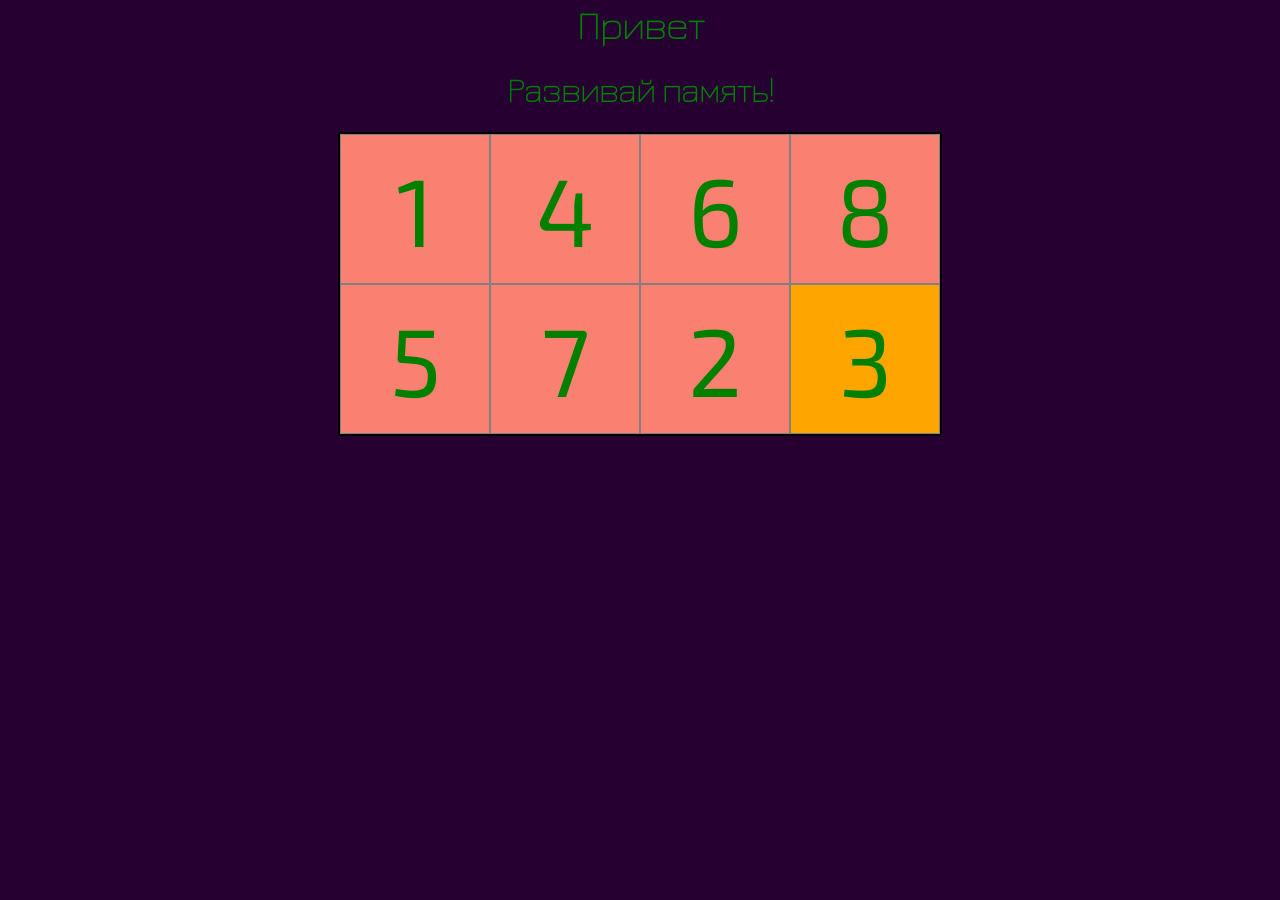
==== index.html @ d63701c9 "rename index" ====
<!DOCTYPE html>
<html lang="en">

<head>
  <meta charset="utf-8">
  <title>Sprint 14. JS24/2 - itgid.info</title>
  <meta name="author" content="itgid.info">
  <meta name="viewport" content="width=device-width, initial-scale=1">
  <link rel="preconnect" href="https://fonts.googleapis.com">
  <link rel="preconnect" href="https://fonts.gstatic.com" crossorigin>
  <link
    href="https://fonts.googleapis.com/css2?family=Exo+2:ital,wght@0,100..900;1,100..900&family=Jura:wght@300..700&display=swap"
    rel="stylesheet">
  <link rel="stylesheet" href="css/normalize.css">
  <link rel="stylesheet" href="css/skeleton.css">
  <link rel="stylesheet" href="css/style.css">
  <!-- <link rel="stylesheet" href="css/night.css"> -->
  <link rel="icon" type="image/svg+xml" href="https://itgid.info/favicon.ico">
</head>

<body>

  <div class="container">
    <div class="row">
      <div class="one-column">
        <h1 >Привет</h1>
        <h2>Развивай память!</h2>
        <div class="gamefield"></div>
        <!-- <div class="message__1">Ошибка! <p>Права на ошибку больше нет</p></div> -->
        
      </div>
    </div>
  </div>

  <script src="./sprint_14.js"></script>
</body>

</html>
---- css/skeleton.css ----
/*
* Skeleton V2.0.4
* Copyright 2014, Dave Gamache
* www.getskeleton.com
* Free to use under the MIT license.
* http://www.opensource.org/licenses/mit-license.php
* 12/29/2014
*/


/* Table of contents
––––––––––––––––––––––––––––––––––––––––––––––––––
- Grid
- Base Styles
- Typography
- Links
- Buttons
- Forms
- Lists
- Code
- Tables
- Spacing
- Utilities
- Clearing
- Media Queries
*/


/* Grid
–––––––––––––––––––––––––––––––––––––––––––––––––– */
.container {
  position: relative;
  width: 100%;
  max-width: 960px;
  margin: 0 auto;
  padding: 0 20px;
  box-sizing: border-box; }
.column,
.columns {
  width: 100%;
  float: left;
  box-sizing: border-box; }

/* For devices larger than 400px */
@media (min-width: 400px) {
  .container {
    width: 85%;
    padding: 0; }
}

/* For devices larger than 550px */
@media (min-width: 550px) {
  .container {
    width: 80%; }
  .column,
  .columns {
    margin-left: 4%; }
  .column:first-child,
  .columns:first-child {
    margin-left: 0; }

  .one.column,
  .one.columns                    { width: 4.66666666667%; }
  .two.columns                    { width: 13.3333333333%; }
  .three.columns                  { width: 22%;            }
  .four.columns                   { width: 30.6666666667%; }
  .five.columns                   { width: 39.3333333333%; }
  .six.columns                    { width: 48%;            }
  .seven.columns                  { width: 56.6666666667%; }
  .eight.columns                  { width: 65.3333333333%; }
  .nine.columns                   { width: 74.0%;          }
  .ten.columns                    { width: 82.6666666667%; }
  .eleven.columns                 { width: 91.3333333333%; }
  .twelve.columns                 { width: 100%; margin-left: 0; }

  .one-third.column               { width: 30.6666666667%; }
  .two-thirds.column              { width: 65.3333333333%; }

  .one-half.column                { width: 48%; }

  /* Offsets */
  .offset-by-one.column,
  .offset-by-one.columns          { margin-left: 8.66666666667%; }
  .offset-by-two.column,
  .offset-by-two.columns          { margin-left: 17.3333333333%; }
  .offset-by-three.column,
  .offset-by-three.columns        { margin-left: 26%;            }
  .offset-by-four.column,
  .offset-by-four.columns         { margin-left: 34.6666666667%; }
  .offset-by-five.column,
  .offset-by-five.columns         { margin-left: 43.3333333333%; }
  .offset-by-six.column,
  .offset-by-six.columns          { margin-left: 52%;            }
  .offset-by-seven.column,
  .offset-by-seven.columns        { margin-left: 60.6666666667%; }
  .offset-by-eight.column,
  .offset-by-eight.columns        { margin-left: 69.3333333333%; }
  .offset-by-nine.column,
  .offset-by-nine.columns         { margin-left: 78.0%;          }
  .offset-by-ten.column,
  .offset-by-ten.columns          { margin-left: 86.6666666667%; }
  .offset-by-eleven.column,
  .offset-by-eleven.columns       { margin-left: 95.3333333333%; }

  .offset-by-one-third.column,
  .offset-by-one-third.columns    { margin-left: 34.6666666667%; }
  .offset-by-two-thirds.column,
  .offset-by-two-thirds.columns   { margin-left: 69.3333333333%; }

  .offset-by-one-half.column,
  .offset-by-one-half.columns     { margin-left: 52%; }

}


/* Base Styles
–––––––––––––––––––––––––––––––––––––––––––––––––– */
/* NOTE
html is set to 62.5% so that all the REM measurements throughout Skeleton
are based on 10px sizing. So basically 1.5rem = 15px :) */
html {
  font-size: 62.5%; }
body {
  font-size: 1.8em; /* currently ems cause chrome bug misinterpreting rems on body element */
  line-height: 1.6;
  font-weight: 400;
  font-family: "Raleway", "HelveticaNeue", "Helvetica Neue", Helvetica, Arial, sans-serif;
  color: #222; }


/* Typography
–––––––––––––––––––––––––––––––––––––––––––––––––– */
h1, h2, h3, h4, h5, h6 {
  margin-top: 0;
  margin-bottom: 2rem;
  font-weight: 300; }
h1 { font-size: 4.0rem; line-height: 1.2;  letter-spacing: -.1rem;}
h2 { font-size: 3.6rem; line-height: 1.25; letter-spacing: -.1rem; }
h3 { font-size: 3.0rem; line-height: 1.3;  letter-spacing: -.1rem; }
h4 { font-size: 2.4rem; line-height: 1.35; letter-spacing: -.08rem; }
h5 { font-size: 1.8rem; line-height: 1.5;  letter-spacing: -.05rem; }
h6 { font-size: 1.5rem; line-height: 1.6;  letter-spacing: 0; }

/* Larger than phablet */
@media (min-width: 550px) {
  h1 { font-size: 5.0rem; }
  h2 { font-size: 4.2rem; }
  h3 { font-size: 3.6rem; }
  h4 { font-size: 3.0rem; }
  h5 { font-size: 2.4rem; }
  h6 { font-size: 1.5rem; }
}

p {
  margin-top: 0; }


/* Links
–––––––––––––––––––––––––––––––––––––––––––––––––– */
a {
  color: #1EAEDB; }
a:hover {
  color: #0FA0CE; }


/* Buttons
–––––––––––––––––––––––––––––––––––––––––––––––––– */
.button,
button,
input[type="submit"],
input[type="reset"],
input[type="button"] {
  display: inline-block;
  height: 38px;
  padding: 0 30px;
  color: #555;
  text-align: center;
  font-size: 11px;
  font-weight: 600;
  line-height: 38px;
  letter-spacing: .1rem;
  text-transform: uppercase;
  text-decoration: none;
  white-space: nowrap;
  background-color: transparent;
  border-radius: 4px;
  border: 1px solid #bbb;
  cursor: pointer;
  box-sizing: border-box; }
.button:hover,
button:hover,
input[type="submit"]:hover,
input[type="reset"]:hover,
input[type="button"]:hover,
.button:focus,
button:focus,
input[type="submit"]:focus,
input[type="reset"]:focus,
input[type="button"]:focus {
  color: #333;
  border-color: #888;
  outline: 0; }
.button.button-primary,
button.button-primary,
input[type="submit"].button-primary,
input[type="reset"].button-primary,
input[type="button"].button-primary {
  color: #FFF;
  background-color: #33C3F0;
  border-color: #33C3F0; }
.button.button-primary:hover,
button.button-primary:hover,
input[type="submit"].button-primary:hover,
input[type="reset"].button-primary:hover,
input[type="button"].button-primary:hover,
.button.button-primary:focus,
button.button-primary:focus,
input[type="submit"].button-primary:focus,
input[type="reset"].button-primary:focus,
input[type="button"].button-primary:focus {
  color: #FFF;
  background-color: #1EAEDB;
  border-color: #1EAEDB; }


/* Forms
–––––––––––––––––––––––––––––––––––––––––––––––––– */
input[type="email"],
input[type="number"],
input[type="search"],
input[type="text"],
input[type="tel"],
input[type="url"],
input[type="password"],
textarea,
select {
  height: 38px;
  padding: 6px 10px; /* The 6px vertically centers text on FF, ignored by Webkit */
  background-color: #fff;
  border: 1px solid #D1D1D1;
  border-radius: 4px;
  box-shadow: none;
  box-sizing: border-box; }
/* Removes awkward default styles on some inputs for iOS */
input[type="email"],
input[type="number"],
input[type="search"],
input[type="text"],
input[type="tel"],
input[type="url"],
input[type="password"],
textarea {
  -webkit-appearance: none;
     -moz-appearance: none;
          appearance: none; }
textarea {
  min-height: 65px;
  padding-top: 6px;
  padding-bottom: 6px; }
input[type="email"]:focus,
input[type="number"]:focus,
input[type="search"]:focus,
input[type="text"]:focus,
input[type="tel"]:focus,
input[type="url"]:focus,
input[type="password"]:focus,
textarea:focus,
select:focus {
  border: 1px solid #33C3F0;
  outline: 0; }
label,
legend {
  display: block;
  margin-bottom: .5rem;
  font-weight: 600; }
fieldset {
  padding: 0;
  border-width: 0; }
input[type="checkbox"],
input[type="radio"] {
  display: inline; }
label > .label-body {
  display: inline-block;
  margin-left: .5rem;
  font-weight: normal; }


/* Lists
–––––––––––––––––––––––––––––––––––––––––––––––––– */
ul {
  list-style: circle inside; }
ol {
  list-style: decimal inside; }
ol, ul {
  padding-left: 0;
  margin-top: 0; }
ul ul,
ul ol,
ol ol,
ol ul {
  margin: 1.5rem 0 1.5rem 3rem;
  font-size: 90%; }
li {
  margin-bottom: 1rem; }


/* Code
–––––––––––––––––––––––––––––––––––––––––––––––––– */
code {
  padding: .2rem .5rem;
  margin: 0 .2rem;
  font-size: 90%;
  white-space: nowrap;
  background: #F1F1F1;
  border: 1px solid #E1E1E1;
  border-radius: 4px; }
pre > code {
  display: block;
  padding: 1rem 1.5rem;
  white-space: pre; }


/* Tables
–––––––––––––––––––––––––––––––––––––––––––––––––– */
th,
td {
  padding: 12px 15px;
  text-align: left;
  border-bottom: 1px solid #E1E1E1; }
th:first-child,
td:first-child {
  padding-left: 0; }
th:last-child,
td:last-child {
  padding-right: 0; }


/* Spacing
–––––––––––––––––––––––––––––––––––––––––––––––––– */
button,
.button {
  margin-bottom: 1rem; }
input,
textarea,
select,
fieldset {
  margin-bottom: 1.5rem; }
pre,
blockquote,
dl,
figure,
table,
p,
ul,
ol,
form {
  margin-bottom: 2.5rem; }


/* Utilities
–––––––––––––––––––––––––––––––––––––––––––––––––– */
.u-full-width {
  width: 100%;
  box-sizing: border-box; }
.u-max-full-width {
  max-width: 100%;
  box-sizing: border-box; }
.u-pull-right {
  float: right; }
.u-pull-left {
  float: left; }


/* Misc
–––––––––––––––––––––––––––––––––––––––––––––––––– */
hr {
  margin-top: 3rem;
  margin-bottom: 3.5rem;
  border-width: 0;
  border-top: 1px solid #E1E1E1; }


/* Clearing
–––––––––––––––––––––––––––––––––––––––––––––––––– */

/* Self Clearing Goodness */
.container:after,
.row:after,
.u-cf {
  content: "";
  display: table;
  clear: both; }


/* Media Queries
–––––––––––––––––––––––––––––––––––––––––––––––––– */
/*
Note: The best way to structure the use of media queries is to create the queries
near the relevant code. For example, if you wanted to change the styles for buttons
on small devices, paste the mobile query code up in the buttons section and style it
there.
*/


/* Larger than mobile */
@media (min-width: 400px) {}

/* Larger than phablet (also point when grid becomes active) */
@media (min-width: 550px) {}

/* Larger than tablet */
@media (min-width: 750px) {}

/* Larger than desktop */
@media (min-width: 1000px) {}

/* Larger than Desktop HD */
@media (min-width: 1200px) {}
---- css/style.css ----
* { outline: none}

body {
    font-size: 18px;
    font-family: "Exo 2", sans-serif;
    font-optical-sizing: auto;
    background-color: rgb(38, 0, 48);
}

h1, h2, h3, h4, h5, h6 {
    font-family: "Jura", sans-serif;
    font-optical-sizing: auto;
    text-align: center;
    color: green;
}

h1 {
    font-size: 4rem;
}

h2 {
    font-size: 3.5rem;
}

h3 {
    font-size: 2.2rem;
}

h4 {
    font-size: 1.2rem;
    font-weight: bold;
}

h1.site-title {
    font-size:  1.5rem;
}
h2.site-title {
    font-size:  1.3rem;
}

section h3 {
    font-size: 2rem;
    text-transform: uppercase;
}

section {
    margin: 30px 0;
    padding: 20px 0;
    border-bottom: 1px solid #3f8efc;
}

.out {
    background: #dcdcdc;
    padding: 10px;
    margin-bottom: 20px;
    font-family: monospace;
}

.text-orange {
    color: orange;
}

.bg-orange {
    background: orange;
}

pre {
    background: #bfd8ff;
    padding: 10px;
}



pre, blockquote, dl, figure, table, p, ul, ol, form {
    margin-bottom: 1.5rem;
}

.cd {
    font-family: monospace;
    background: aliceblue;
    padding-left: 15px;
    border-left: 2px solid #33C3F0;
}

div.section {
	border-top : 1px solid #c0c0c0;
	border-bottom : 1px solid #c0c0c0;
	margin: 20px 0;
	padding: 20px 0;
}

textarea {
    width: 80%;
    max-width: 650px;
}

.hide {
    display: none;
}

.div-6 * {
    display: block;
    margin: 15px;
}

.bordered {
    border: 4px solid #c0c0c0;
}

.gamefield {
  width: 600px;
  height: 300px;
  display: flex;
  flex-wrap: wrap;
  border: 2px solid black;
  margin: 0 auto;
}

.fieldItem {
  background-color: salmon;
  width: 150px;
  height: 150px;
  box-sizing: border-box;
  border: 1px solid gray;
  display: flex;
  justify-content: center;
  align-items: center;
  font-size: 96px;
  color: green;
}

.active {
  background-color: orange;
}

/* .message__1 {
  background-color: salmon;
  position: absolute;
  left: 50%;
  right: 50%;
  transform: translate(-50%, -50%);
  text-align: center;
  width: 200px;
} */

.container {
  margin: 0 auto;
}
---- css/night.css ----
html, body {
    background: #3a3a3a;;
    color: #eaeaea;;
}

.out, .in {
    background: #7e7e7e;
    border: 1px solid #5f5f5f;
    color: #fff;
}

input[type="email"], input[type="number"], input[type="search"], input[type="text"], input[type="tel"], input[type="url"], input[type="password"], textarea, select {
    background: #7e7e7e;
    border: 1px solid #5f5f5f;
    color: #fff;
    caret-color : #fff;
}


input[type="email"]:hover, input[type="number"]:hover, input[type="search"]:hover, input[type="text"]:hover, input[type="tel"]:hover, input[type="url"]:hover, input[type="password"]:hover, textarea:hover, select:hover {
    background: #727272;
    border: 1px solid orange;
    caret-color : #fff;
}

.button.button-primary:hover, button.button-primary:hover, input[type="submit"].button-primary:hover, input[type="reset"].button-primary:hover, input[type="button"].button-primary:hover, .button.button-primary:focus, button.button-primary:focus, input[type="submit"].button-primary:focus, input[type="reset"].button-primary:focus, input[type="button"].button-primary:focus {
    color: #c4c4c4;
    background-color: #177d9c;
    border-color: #07323f;
}

.button.button-primary:active, button.button-primary:active, input[type="submit"].button-primary:active, input[type="reset"].button-primary:active, input[type="button"].button-primary:active {
    color: #ffffff;
    background-color: #0c93bd;
    border-color: #06465a;
}

.button.button-primary,
button.button-primary,
input[type="submit"].button-primary,
input[type="reset"].button-primary,
input[type="button"].button-primary {
    color: #b6b6b6;
    background-color: #206074;
    border-color: #07323f; ;}
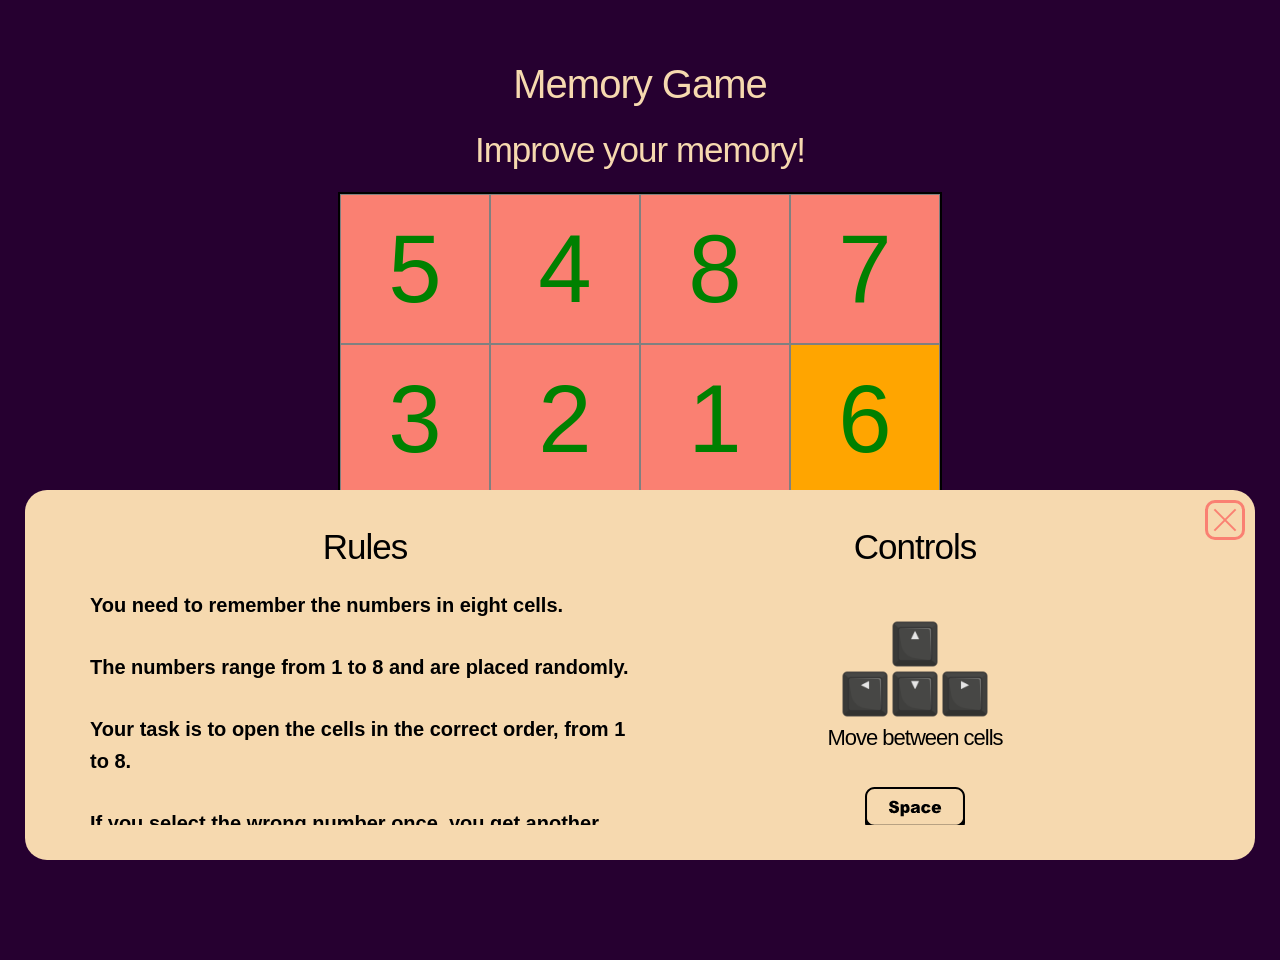
==== commit 33683848: "Add tutorial block" ====
--- a/index.html
+++ b/index.html
@@ -3,8 +3,8 @@
 
 <head>
   <meta charset="utf-8">
-  <title>Sprint 14. JS24/2 - itgid.info</title>
-  <meta name="author" content="itgid.info">
+  <title>MemoryGame</title>
+  <meta name="ArtE" content="game">
   <meta name="viewport" content="width=device-width, initial-scale=1">
   <link rel="preconnect" href="https://fonts.googleapis.com">
   <link rel="preconnect" href="https://fonts.gstatic.com" crossorigin>
@@ -14,25 +14,50 @@
   <link rel="stylesheet" href="css/normalize.css">
   <link rel="stylesheet" href="css/skeleton.css">
   <link rel="stylesheet" href="css/style.css">
-  <!-- <link rel="stylesheet" href="css/night.css"> -->
-  <link rel="icon" type="image/svg+xml" href="https://itgid.info/favicon.ico">
 </head>
 
 <body>
 
-  <div class="container">
-    <div class="row">
-      <div class="one-column">
-        <h1 >Привет</h1>
-        <h2>Развивай память!</h2>
-        <div class="gamefield"></div>
-        <!-- <div class="message__1">Ошибка! <p>Права на ошибку больше нет</p></div> -->
-        
+  <div class="wrapper">
+    <div class="container">
+      <div class="row">
+        <div class="one-column">
+          <h1>Memory Game</h1>
+          <h2 class="subtitle">Improve your memory!</h2>
+          <div class="gamefield"></div>
+        </div>
       </div>
+
     </div>
+    <div class="rules-controls">
+      <div class="rules-block">
+        <h2 class="rules-title">Rules</h2>
+        <ul class="rules-list">
+          <li class="rules-item">You need to remember the numbers in eight cells.</li>
+          <li class="rules-item">The numbers range from 1 to 8 and are placed randomly.</li>
+          <li class="rules-item">Your task is to open the cells in the correct order, from 1 to 8.</li>
+          <li class="rules-item">If you select the wrong number once, you get another chance.</li>
+          <li class="rules-item">If you make a second mistake, the game resets, and you have to start over.</li>
+        </ul>
+      </div>
+      <div class="controls-block">
+        <h2 class="controls-title">Controls</h2>
+        <div class="arrows">
+          <img src="images/arrow-keys.jpg" alt="">
+          <h3>Move between cells</h3>
+        </div>
+        <div class="arrows">
+          <img src="images/space-button-icon.svg" alt="">
+          <h3 class="spacebar-title">Open a cell</h3>
+        </div>
+      </div>
+
+      <button type="button" class="close-tutorial-btn"></button>
+    </div>
+    <button class="open-tutorial-btn">Show Rules</button>
   </div>
 
-  <script src="./sprint_14.js"></script>
+  <script src="./script.js"></script>
 </body>
 
 </html>
--- a/css/style.css
+++ b/css/style.css
@@ -1,21 +1,31 @@
-* { outline: none}
+* {
+    outline: none
+}
 
 body {
     font-size: 18px;
-    font-family: "Exo 2", sans-serif;
+    font-family: 'Lucida Sans Unicode', 'Lucida Grande', 'Lucida Sans', Arial, sans-serif;
     font-optical-sizing: auto;
     background-color: rgb(38, 0, 48);
-}
-
-h1, h2, h3, h4, h5, h6 {
-    font-family: "Jura", sans-serif;
+    box-sizing: border-box;
+    overflow-y: hidden;
+
+}
+
+h1,
+h2,
+h3,
+h4,
+h5,
+h6 {
     font-optical-sizing: auto;
     text-align: center;
-    color: green;
+    color: black;
 }
 
 h1 {
     font-size: 4rem;
+    color: #f6d9af;
 }
 
 h2 {
@@ -31,118 +41,195 @@
     font-weight: bold;
 }
 
-h1.site-title {
-    font-size:  1.5rem;
-}
-h2.site-title {
-    font-size:  1.3rem;
-}
-
-section h3 {
-    font-size: 2rem;
-    text-transform: uppercase;
-}
-
-section {
-    margin: 30px 0;
-    padding: 20px 0;
-    border-bottom: 1px solid #3f8efc;
-}
-
-.out {
-    background: #dcdcdc;
-    padding: 10px;
-    margin-bottom: 20px;
-    font-family: monospace;
-}
-
-.text-orange {
-    color: orange;
-}
-
-.bg-orange {
-    background: orange;
-}
-
-pre {
-    background: #bfd8ff;
-    padding: 10px;
-}
-
-
-
-pre, blockquote, dl, figure, table, p, ul, ol, form {
-    margin-bottom: 1.5rem;
-}
-
-.cd {
-    font-family: monospace;
-    background: aliceblue;
-    padding-left: 15px;
-    border-left: 2px solid #33C3F0;
-}
-
-div.section {
-	border-top : 1px solid #c0c0c0;
-	border-bottom : 1px solid #c0c0c0;
-	margin: 20px 0;
-	padding: 20px 0;
-}
-
-textarea {
-    width: 80%;
-    max-width: 650px;
-}
-
-.hide {
-    display: none;
-}
-
-.div-6 * {
+
+
+.gamefield {
+    width: 600px;
+    height: 300px;
+    display: flex;
+    flex-wrap: wrap;
+    border: 2px solid black;
+    margin: 0 auto;
+}
+
+.fieldItem {
+    background-color: salmon;
+    width: 150px;
+    height: 150px;
+    box-sizing: border-box;
+    border: 1px solid gray;
+    display: flex;
+    justify-content: center;
+    align-items: center;
+    font-size: 96px;
+    color: green;
+}
+
+.active {
+    background-color: orange;
+}
+
+.container {
+    margin: 0 auto;
+}
+
+.wrapper {
+    height: 100vh;
+    width: 100%;
+    padding-top: 60px;
+}
+
+.subtitle {
+    color: #f6d9af;
+}
+
+
+.rules-controls {
+    max-width: 1100px;
+    height: 300px;
+    width: 100%;
+    background-color: #f6d9af;
+    position: absolute;
+    transform: translate(-50%, -50%);
+    top: 75%;
+    left: 50%;
+    border-radius: 22px;
+    padding: 35px 65px;
+    display: flex;
+    align-items: center;
+    justify-content: space-between;
+    z-index: 55;
+    transition: 0.3s;
+}
+
+.rules-block {
+    max-width: 50%;
+    display: flex;
+    flex-direction: column;
+    justify-content: space-around;
+    align-items: center;
+    height: 100%;
+    overflow-y: auto;
+}
+
+.rules-list {
+    list-style: none;
+    font-size: 20px;
+    font-weight: 600;
+    color: black;
+    display: flex;
+    justify-content: center;
+    flex-direction: column;
+    gap: 20px;
+}
+
+.controls-block {
+    max-width: 50%;
+    width: 100%;
+    height: 100%;
+    display: flex;
+    flex-direction: column;
+    justify-content: space-around;
+    align-items: center;
+    height: 100%;
+    overflow-y: auto;
+}
+
+.arrows {
+    display: flex;
+    flex-direction: column;
+    align-items: center;
+    margin-bottom: 15px;
+}
+
+.arrows img {
+    max-width: 200px;
     display: block;
-    margin: 15px;
-}
-
-.bordered {
-    border: 4px solid #c0c0c0;
-}
-
-.gamefield {
-  width: 600px;
-  height: 300px;
-  display: flex;
-  flex-wrap: wrap;
-  border: 2px solid black;
-  margin: 0 auto;
-}
-
-.fieldItem {
-  background-color: salmon;
-  width: 150px;
-  height: 150px;
-  box-sizing: border-box;
-  border: 1px solid gray;
-  display: flex;
-  justify-content: center;
-  align-items: center;
-  font-size: 96px;
-  color: green;
-}
-
-.active {
-  background-color: orange;
-}
-
-/* .message__1 {
-  background-color: salmon;
-  position: absolute;
-  left: 50%;
-  right: 50%;
-  transform: translate(-50%, -50%);
-  text-align: center;
-  width: 200px;
-} */
-
-.container {
-  margin: 0 auto;
+}
+
+.spacebar-title {
+    margin-top: 10px;
+}
+
+.close-tutorial-btn {
+    position: absolute;
+    padding: 0;
+    width: 40px;
+    height: 40px;
+    top: 10px;
+    right: 10px;
+    border: 3px solid #fa8072;
+    background-color: transparent;
+    border-radius: 10px;
+    outline: none;
+    transition: 0.3s;
+}
+
+.close-tutorial-btn::before,
+.close-tutorial-btn::after {
+    content: '';
+    width: 30px;
+    height: 2px;
+    position: absolute;
+    background-color: #fa8072;
+    top: 50%;
+    left: 50%;
+    transition: 0.3s;
+}
+
+.close-tutorial-btn::before {
+    transform: translate(-50%, -50%) rotate(-45deg);
+}
+
+.close-tutorial-btn::after {
+    transform: translate(-50%, -50%) rotate(45deg);
+}
+
+.close-tutorial-btn:hover::after,
+.close-tutorial-btn:hover::before {
+    background-color: #f6d9af;
+}
+
+.close-tutorial-btn:hover {
+    background-color: #260030;
+    border-color: #f6d9af;
+}
+
+.close-tutorial-btn:active {
+    opacity: 0.4;
+}
+
+
+.close-tutorial-btn:focus {
+    border: none;
+}
+
+.close-tutorial {
+    opacity: 0;
+    z-index: -1;
+    transition: 0.3s;
+}
+
+.open-tutorial-btn {
+    position: absolute;
+    top: 80%;
+    left: 50%;
+    transform: translateX(-50%);
+    color: #fa8072;
+    border: 3px solid #fa8072;
+    padding-bottom: 36px;
+    border-radius: 15px;
+    transition: 0.2s;
+}
+
+.open-tutorial-btn:hover {
+    background-color: #fa8072;
+    color: #260030;
+    font-weight: 800;
+    border-color: #260030;
+}
+
+.open-tutorial-btn:focus {
+    border-color: #fa8072;
+    color: #ffa500;
 }
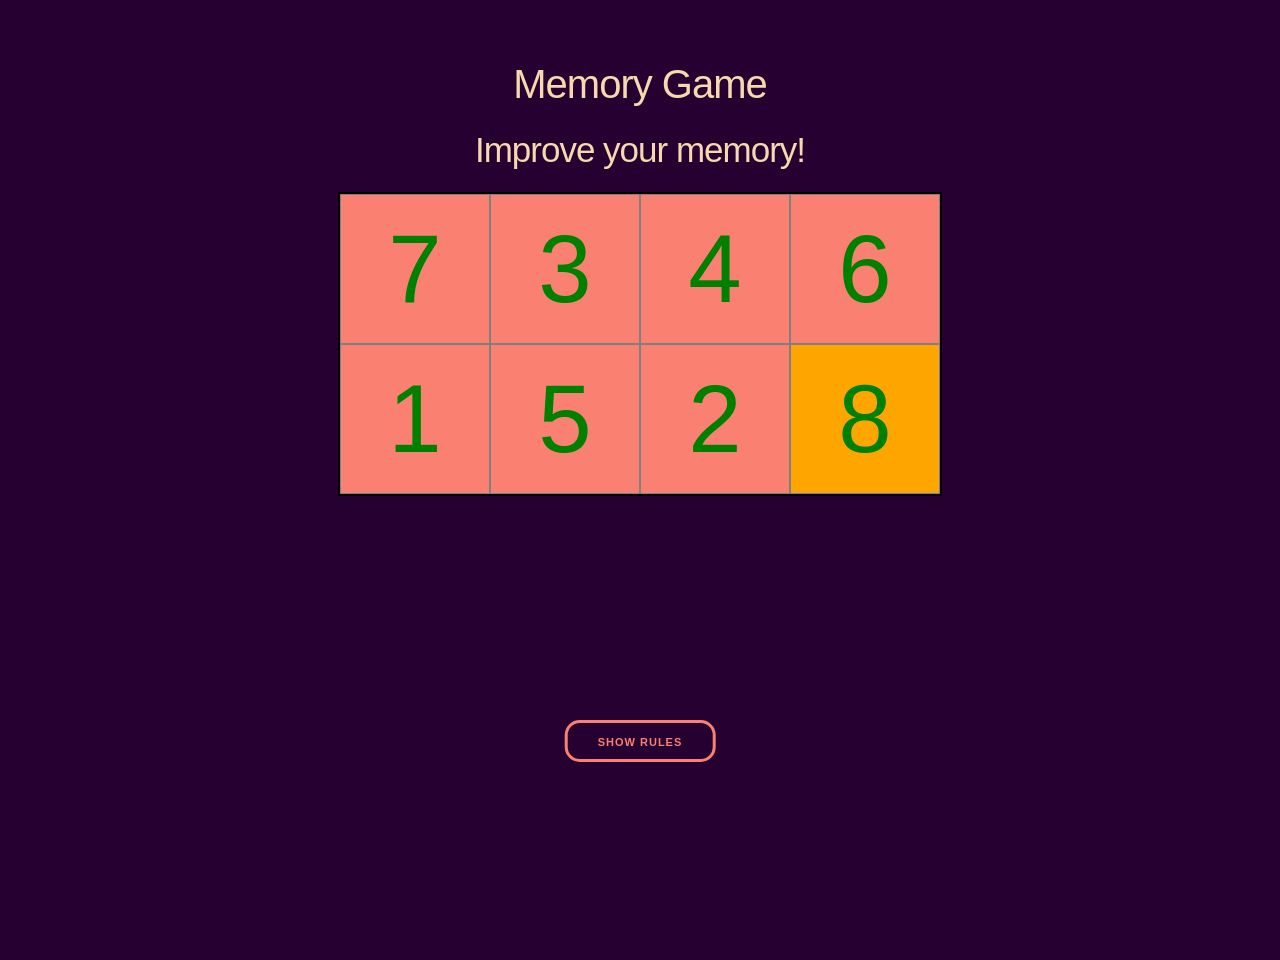
==== commit 3835ba59: "Fix close-tutorial class" ====
--- a/index.html
+++ b/index.html
@@ -29,7 +29,7 @@
       </div>
 
     </div>
-    <div class="rules-controls">
+    <div class="rules-controls close-tutorial">
       <div class="rules-block">
         <h2 class="rules-title">Rules</h2>
         <ul class="rules-list">
